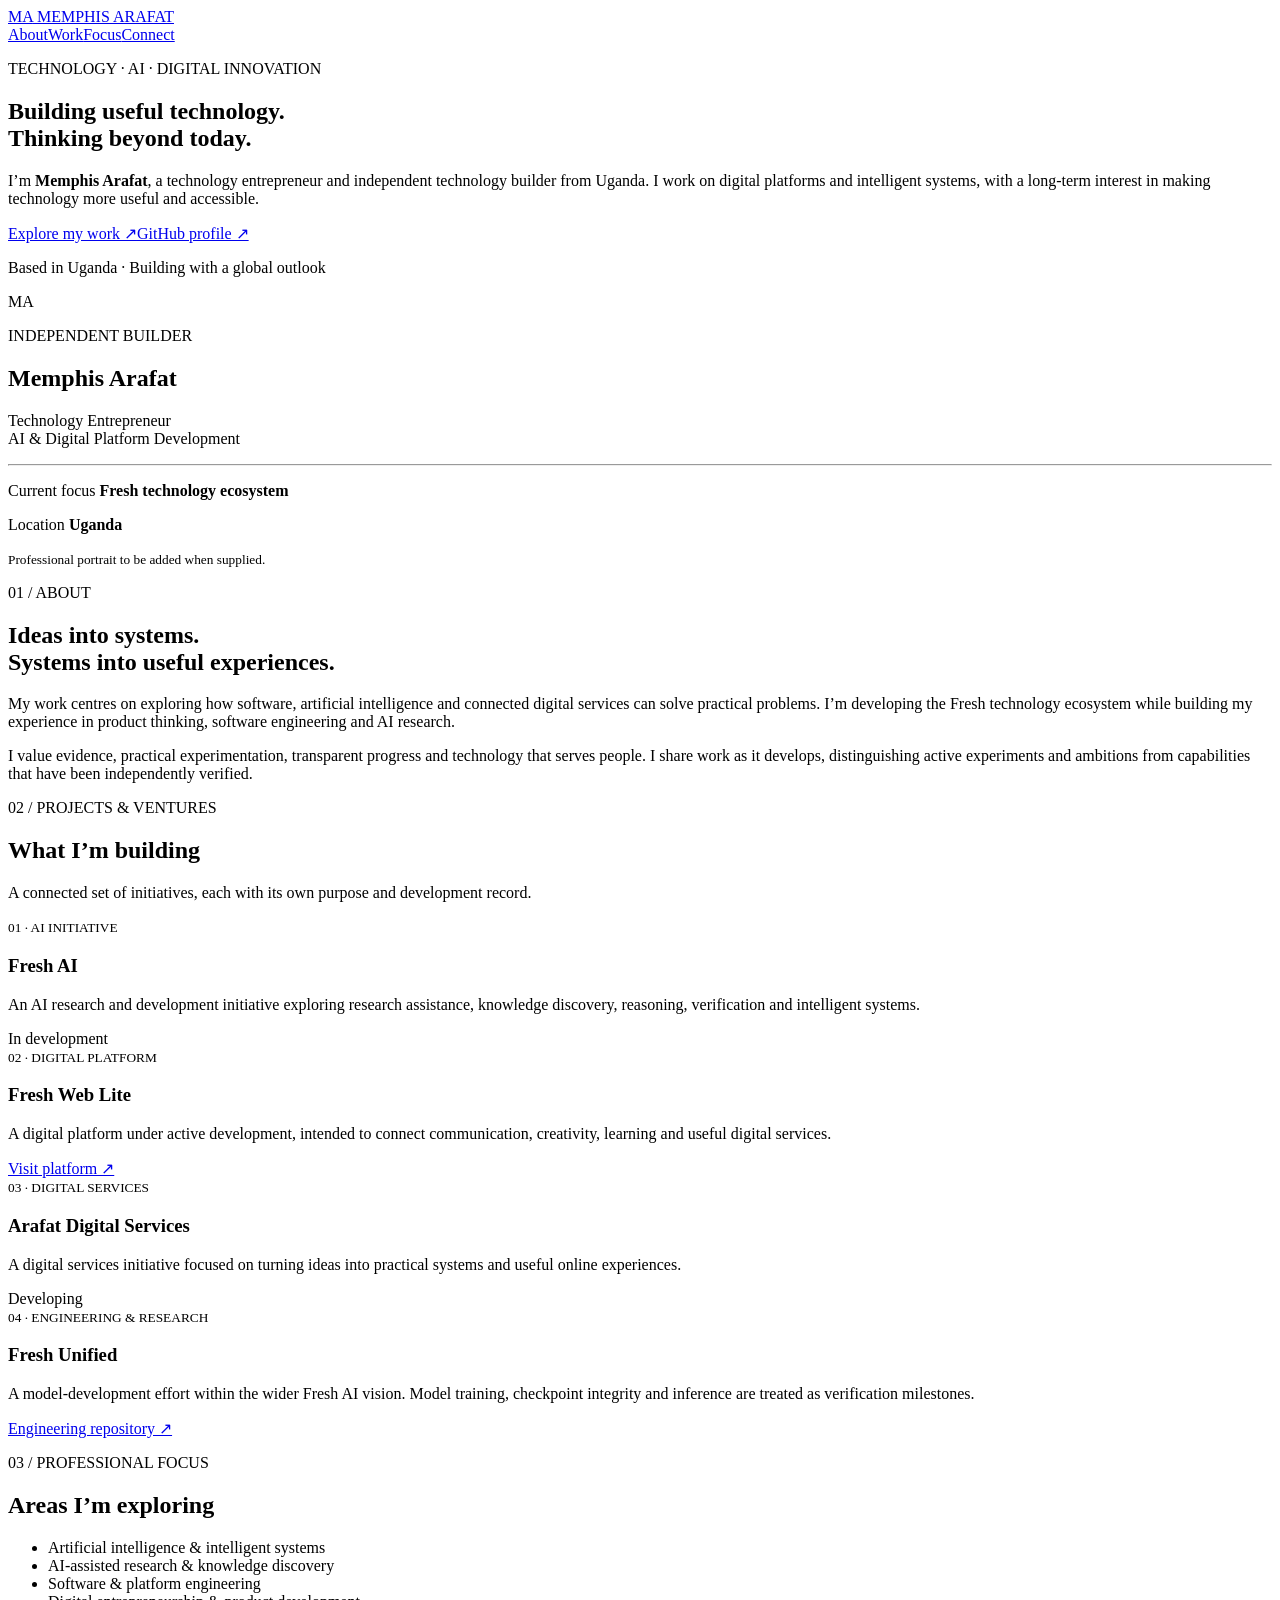
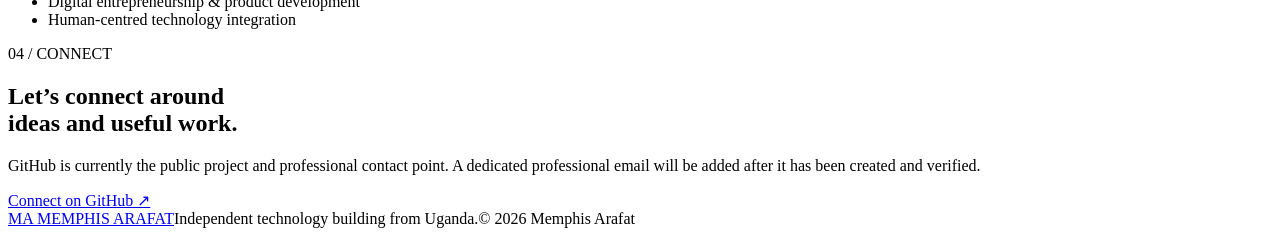
==== index.html @ eed3b11d "Create Memphis Arafat professional homepage" ====
<!doctype html>
<html lang="en">
<head>
<meta charset="utf-8">
<meta name="viewport" content="width=device-width, initial-scale=1">
<title>Memphis Arafat | Technology Entrepreneur & AI Builder</title>
<meta name="description" content="Official professional profile of Memphis Arafat, a technology entrepreneur and independent technology builder from Uganda working on Fresh AI, Fresh Web Lite and digital innovation.">
<meta name="author" content="Memphis Arafat">
<meta name="robots" content="index,follow,max-image-preview:large">
<link rel="canonical" href="https://kanarafat54-boop.github.io/">
<link rel="stylesheet" href="assets/site.css">
<script type="application/ld+json">
{
 "@context":"https://schema.org",
 "@type":"Person",
 "name":"Memphis Arafat",
 "url":"https://kanarafat54-boop.github.io/",
 "nationality":{"@type":"Country","name":"Uganda"},
 "jobTitle":["Technology Entrepreneur","Independent Technology Builder"],
 "description":"Technology entrepreneur and independent technology builder focused on digital platforms, artificial intelligence research and accessible technology.",
 "knowsAbout":["Artificial intelligence","AI-assisted research","Knowledge discovery","Software engineering","Digital entrepreneurship","Intelligent systems"],
 "sameAs":["https://github.com/kanarafat54-boop"]
}
</script>
<meta property="og:type" content="website">
<meta property="og:title" content="Memphis Arafat | Technology Entrepreneur & AI Builder">
<meta property="og:description" content="Official professional profile, projects and technology work of Memphis Arafat.">
<meta property="og:url" content="https://kanarafat54-boop.github.io/">
</head>
<body>
<header class="header"><a class="brand" href="#home"><span class="mark">MA</span> MEMPHIS ARAFAT</a><nav><a href="#about">About</a><a href="#work">Work</a><a href="#focus">Focus</a><a href="#contact">Connect</a></nav></header>
<main>
<section class="hero wrap" id="home">
<div><p class="eyebrow">TECHNOLOGY · AI · DIGITAL INNOVATION</p><h1>Building useful technology.<br><span>Thinking beyond today.</span></h1><p class="intro">I’m <strong>Memphis Arafat</strong>, a technology entrepreneur and independent technology builder from Uganda. I work on digital platforms and intelligent systems, with a long-term interest in making technology more useful and accessible.</p><div class="actions"><a class="button primary" href="#work">Explore my work ↗</a><a class="button secondary" href="https://github.com/kanarafat54-boop" target="_blank" rel="noopener">GitHub profile ↗</a></div><p class="location">Based in Uganda · Building with a global outlook</p></div>
<aside class="profile"><div class="portrait">MA</div><p class="eyebrow">INDEPENDENT BUILDER</p><h2>Memphis Arafat</h2><p class="muted">Technology Entrepreneur<br>AI & Digital Platform Development</p><hr><p class="meta">Current focus <b>Fresh technology ecosystem</b></p><p class="meta">Location <b>Uganda</b></p><small>Professional portrait to be added when supplied.</small></aside>
</section>
<section class="wrap about" id="about"><div><p class="eyebrow">01 / ABOUT</p><h2>Ideas into systems.<br><span>Systems into useful experiences.</span></h2></div><div class="copy"><p>My work centres on exploring how software, artificial intelligence and connected digital services can solve practical problems. I’m developing the Fresh technology ecosystem while building my experience in product thinking, software engineering and AI research.</p><p>I value evidence, practical experimentation, transparent progress and technology that serves people. I share work as it develops, distinguishing active experiments and ambitions from capabilities that have been independently verified.</p></div></section>
<section class="work" id="work"><div class="wrap"><p class="eyebrow">02 / PROJECTS & VENTURES</p><h2>What I’m building</h2><p class="muted">A connected set of initiatives, each with its own purpose and development record.</p><div class="grid">
<article><small>01 · AI INITIATIVE</small><h3>Fresh AI</h3><p>An AI research and development initiative exploring research assistance, knowledge discovery, reasoning, verification and intelligent systems.</p><span class="tag">In development</span></article>
<article><small>02 · DIGITAL PLATFORM</small><h3>Fresh Web Lite</h3><p>A digital platform under active development, intended to connect communication, creativity, learning and useful digital services.</p><a href="https://fresh-web-lite.vercel.app/">Visit platform ↗</a></article>
<article><small>03 · DIGITAL SERVICES</small><h3>Arafat Digital Services</h3><p>A digital services initiative focused on turning ideas into practical systems and useful online experiences.</p><span class="tag">Developing</span></article>
<article><small>04 · ENGINEERING & RESEARCH</small><h3>Fresh Unified</h3><p>A model-development effort within the wider Fresh AI vision. Model training, checkpoint integrity and inference are treated as verification milestones.</p><a href="https://github.com/kanarafat54-boop/fresh-web-lite">Engineering repository ↗</a></article>
</div></div></section>
<section class="wrap focus" id="focus"><p class="eyebrow">03 / PROFESSIONAL FOCUS</p><h2>Areas I’m exploring</h2><ul><li>Artificial intelligence & intelligent systems</li><li>AI-assisted research & knowledge discovery</li><li>Software & platform engineering</li><li>Digital entrepreneurship & product development</li><li>Human-centred technology integration</li></ul></section>
<section class="contact" id="contact"><div class="wrap contact-inner"><div><p class="eyebrow">04 / CONNECT</p><h2>Let’s connect around<br><span>ideas and useful work.</span></h2><p class="muted">GitHub is currently the public project and professional contact point. A dedicated professional email will be added after it has been created and verified.</p></div><a class="button primary" href="https://github.com/kanarafat54-boop" target="_blank" rel="noopener">Connect on GitHub ↗</a></div></section>
</main>
<footer class="wrap footer"><a class="brand" href="#home"><span class="mark">MA</span> MEMPHIS ARAFAT</a><span>Independent technology building from Uganda.</span><span>© <span id="year">2026</span> Memphis Arafat</span></footer>
<script>document.getElementById("year").textContent=new Date().getFullYear()</script>
</body></html>
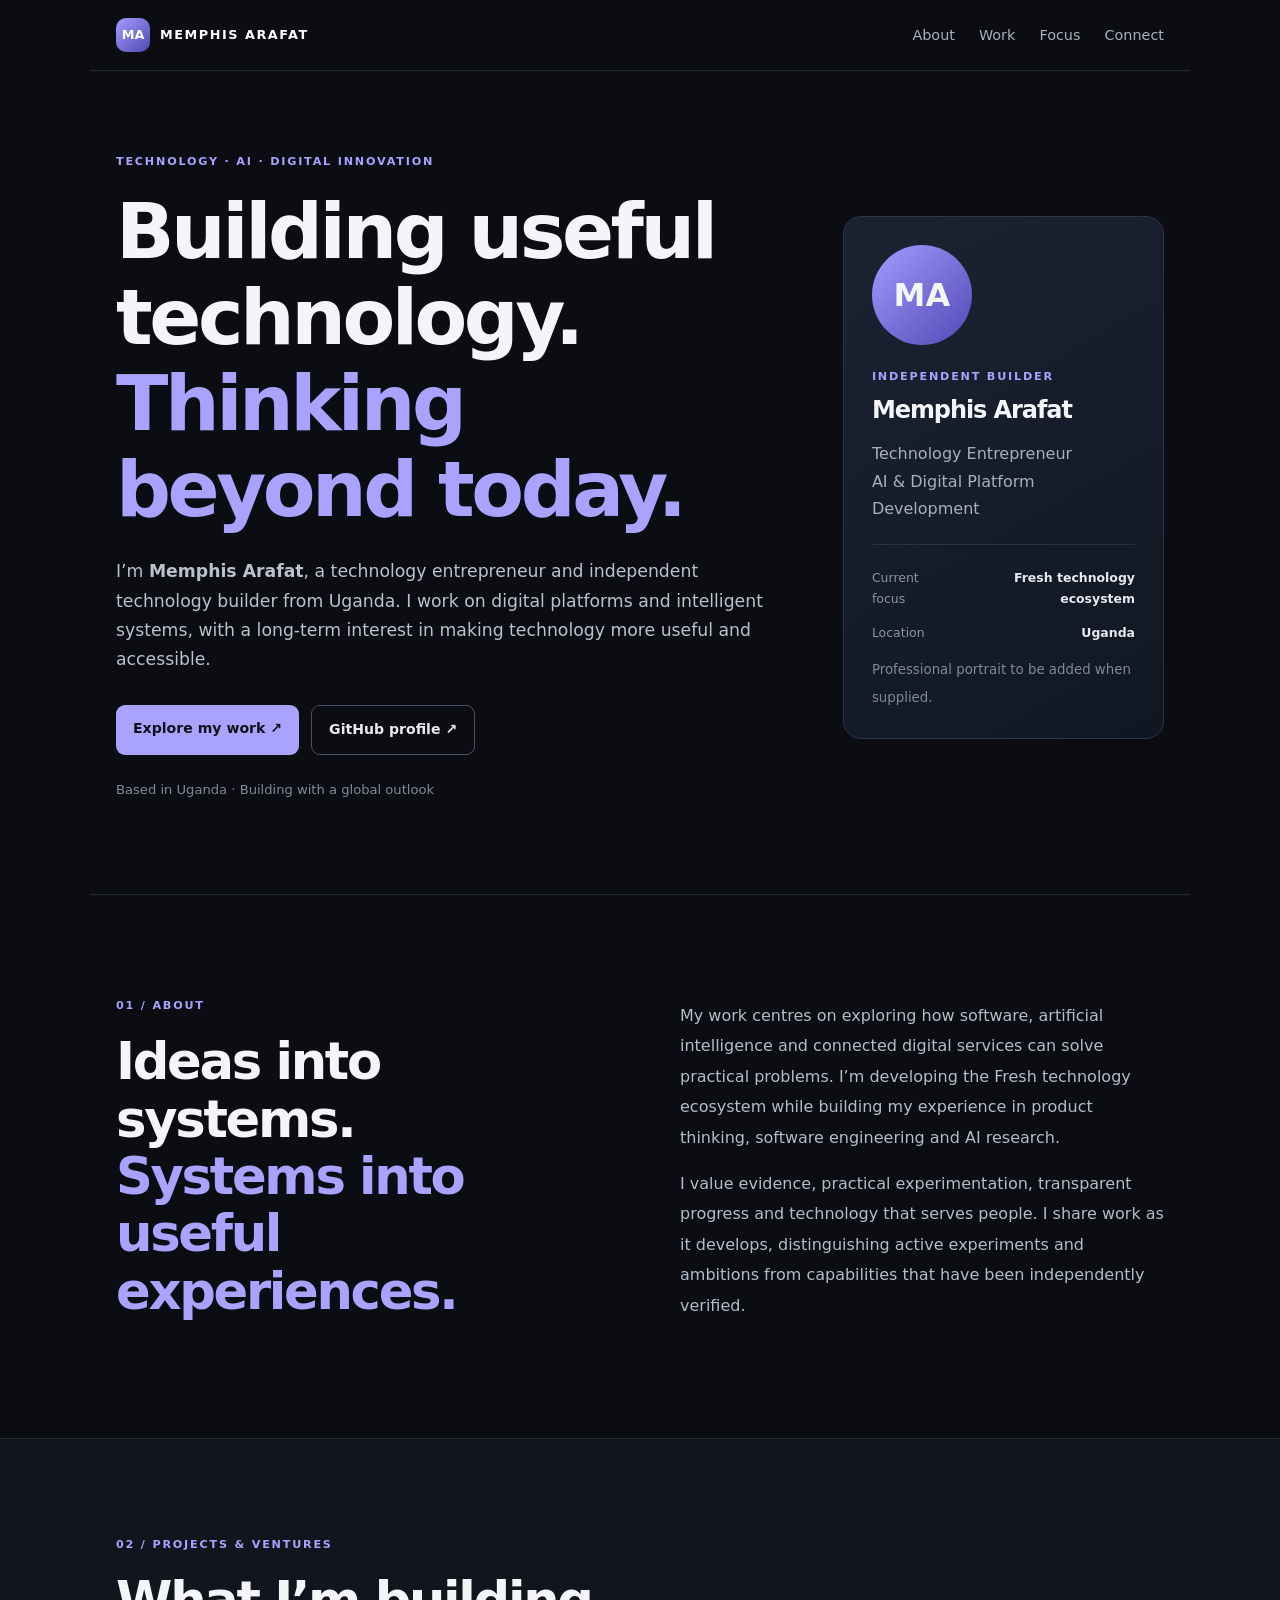
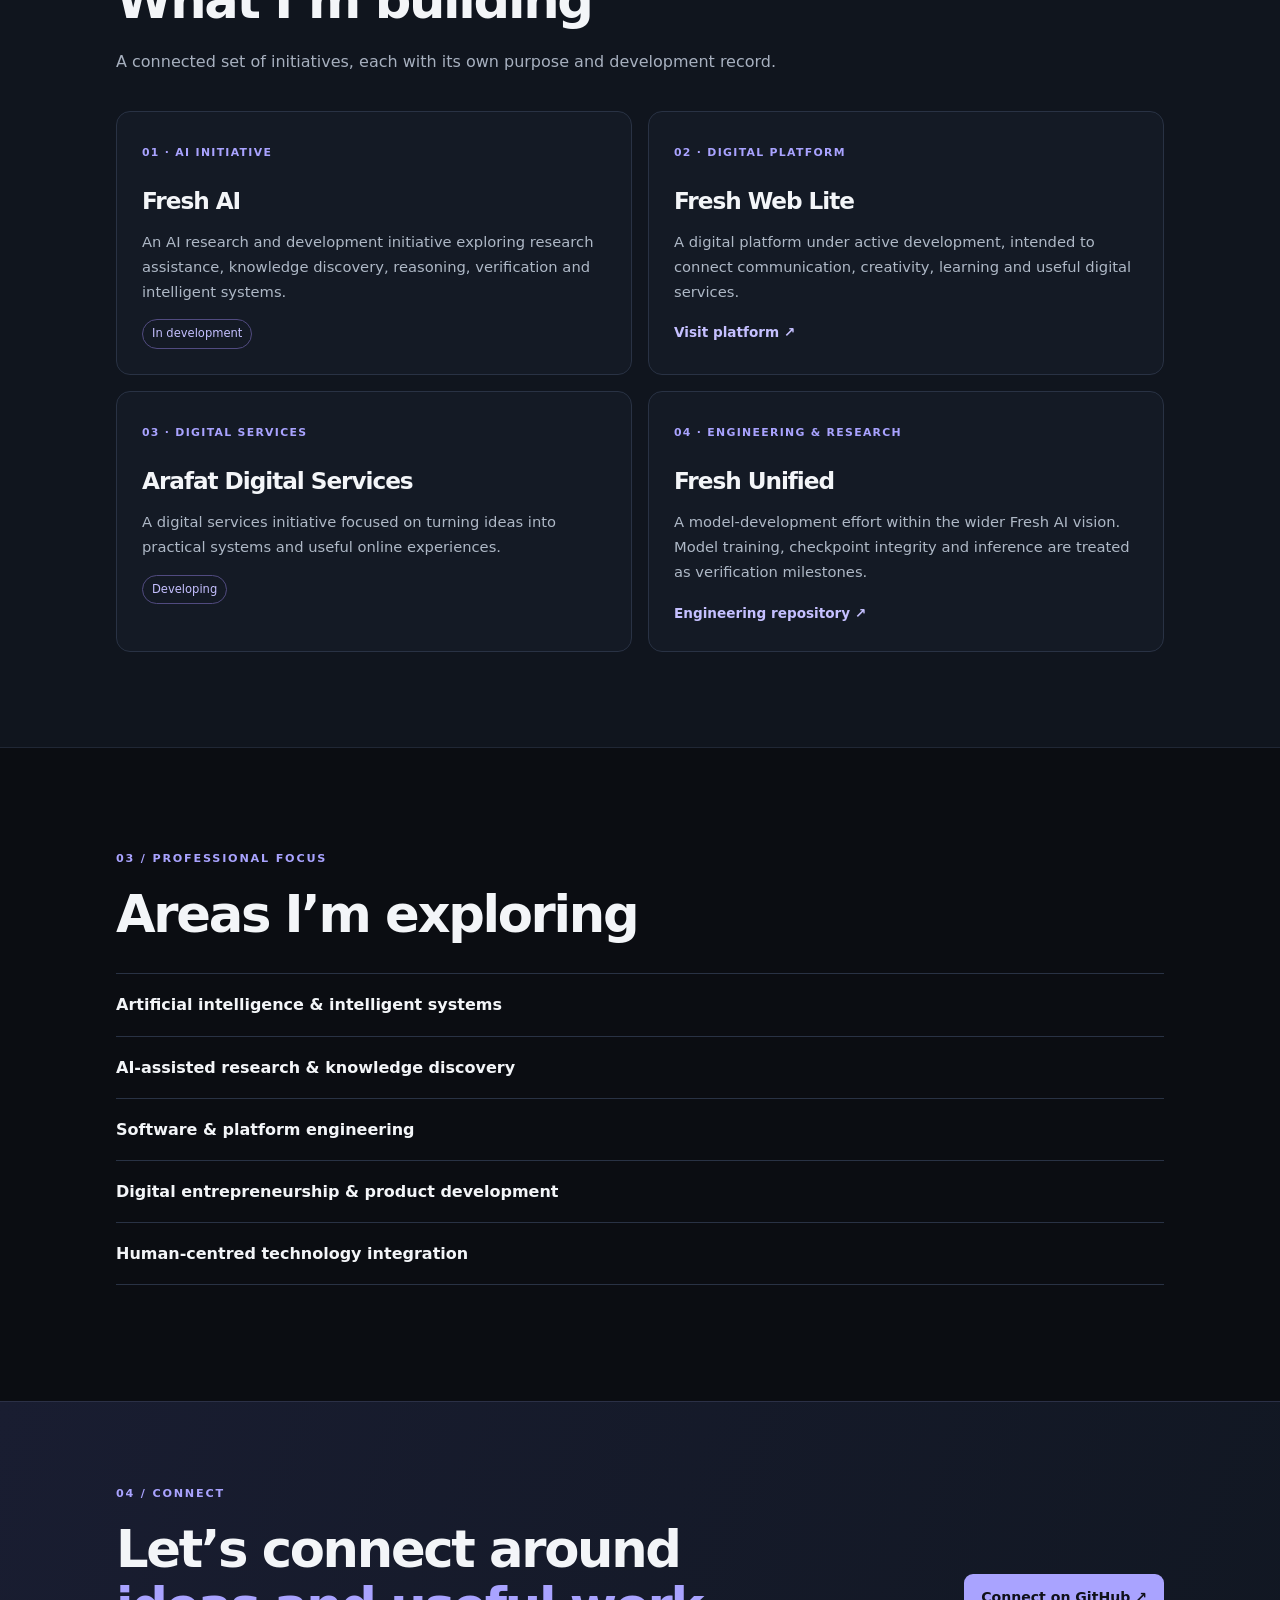
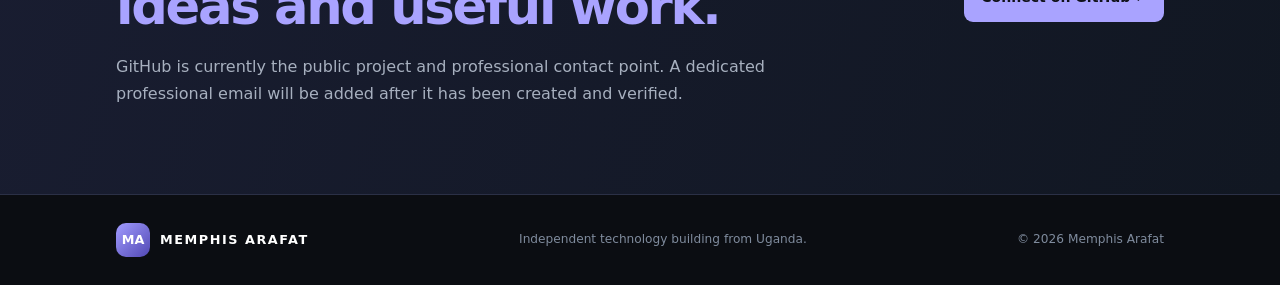
==== commit 011b74e2: "Add tawk.to live chat to Memphis Arafat portfolio" ====
--- a/index.html
+++ b/index.html
@@ -46,4 +46,17 @@
 </main>
 <footer class="wrap footer"><a class="brand" href="#home"><span class="mark">MA</span> MEMPHIS ARAFAT</a><span>Independent technology building from Uganda.</span><span>© <span id="year">2026</span> Memphis Arafat</span></footer>
 <script>document.getElementById("year").textContent=new Date().getFullYear()</script>
+<!--Start of Tawk.to Script-->
+<script type="text/javascript">
+var Tawk_API=Tawk_API||{}, Tawk_LoadStart=new Date();
+(function(){
+var s1=document.createElement("script"),s0=document.getElementsByTagName("script")[0];
+s1.async=true;
+s1.src='https://embed.tawk.to/6b01617271a0543cbe20bb70/1k7um9aqk';
+s1.charset='UTF-8';
+s1.setAttribute('crossorigin','*');
+s0.parentNode.insertBefore(s1,s0);
+})();
+</script>
+<!--End of Tawk.to Script-->
 </body></html>
--- a/assets/site.css
+++ b/assets/site.css
@@ -0,0 +1 @@
+:root{color-scheme:dark;--bg:#0b0d12;--panel:#141a25;--text:#f3f5f8;--muted:#a7b0bf;--line:#293244;--accent:#a9a3ff}*{box-sizing:border-box}html{scroll-behavior:smooth}body{margin:0;background:var(--bg);color:var(--text);font:16px/1.7 system-ui,-apple-system,Segoe UI,sans-serif}.wrap{max-width:1100px;margin:auto;padding-left:26px;padding-right:26px}.header{max-width:1100px;margin:auto;padding:18px 26px;display:flex;align-items:center;justify-content:space-between;border-bottom:1px solid #202735}.brand{text-decoration:none;color:#fff;font-size:.8rem;font-weight:800;letter-spacing:.12em;display:flex;gap:10px;align-items:center}.mark{display:grid;place-items:center;width:34px;height:34px;border-radius:10px;background:linear-gradient(135deg,#a29cff,#5148b4);letter-spacing:0}nav{display:flex;gap:24px}nav a{color:var(--muted);text-decoration:none;font-size:.9rem}nav a:hover,a:hover{color:#fff}.hero{min-height:610px;display:grid;grid-template-columns:1.35fr .65fr;align-items:center;gap:60px;padding-top:70px;padding-bottom:80px}.eyebrow{font-size:.7rem;font-weight:800;letter-spacing:.16em;color:var(--accent)}h1,h2,h3{line-height:1.12;letter-spacing:-.045em}h1{font-size:clamp(2.7rem,6vw,5rem);margin:18px 0 24px}h1 span,h2 span{color:var(--accent)}.intro{max-width:660px;color:#b9c2cf;font-size:1.08rem}.actions{display:flex;flex-wrap:wrap;gap:12px;margin-top:30px}.button{display:inline-block;padding:12px 17px;border-radius:9px;text-decoration:none;font-weight:700;font-size:.88rem}.primary{background:#a9a3ff;color:#10111a}.secondary{border:1px solid #485268;color:#e8eaf0}.location{color:#7f8b9d;font-size:.82rem;margin-top:24px}.profile{padding:28px;background:linear-gradient(150deg,#1b2231,#111722);border:1px solid #2b3548;border-radius:18px}.portrait{width:100px;height:100px;border-radius:50%;display:grid;place-items:center;background:linear-gradient(135deg,#a29cff,#5148b4);font-size:2rem;font-weight:800;margin-bottom:22px}.profile h2{margin:8px 0}.muted{color:var(--muted)}hr{border:0;border-top:1px solid var(--line);margin:22px 0}.meta{display:flex;justify-content:space-between;gap:12px;font-size:.78rem;color:#8995a7}.meta b{text-align:right;color:#e7eaf0}.profile small{color:#7e8a9c}.about{padding-top:90px;padding-bottom:100px;border-top:1px solid #202735;display:grid;grid-template-columns:1fr 1fr;gap:80px}.about h2,.work h2,.focus h2,.contact h2{font-size:clamp(2rem,4vw,3.2rem);margin:18px 0}.copy{color:#b2bdcb;line-height:1.9}.work{padding:85px 0 95px;background:#10151e;border-block:1px solid #202735}.grid{display:grid;grid-template-columns:repeat(2,1fr);gap:16px;margin-top:36px}.grid article{background:var(--panel);border:1px solid #293244;border-radius:14px;padding:25px;min-height:235px}.grid small{color:var(--accent);font-size:.68rem;font-weight:800;letter-spacing:.12em}.grid h3{font-size:1.45rem;margin:24px 0 10px}.grid p{color:#aeb8c6;font-size:.92rem}.grid a{color:#c5c0ff;text-decoration:none;font-weight:700;font-size:.85rem}.tag{display:inline-block;color:#c5c0ff;border:1px solid #514b80;border-radius:30px;padding:4px 9px;font-size:.72rem}.focus{padding-top:90px;padding-bottom:100px}.focus ul{padding:0;list-style:none;border-top:1px solid var(--line);margin-top:30px}.focus li{padding:17px 0;border-bottom:1px solid var(--line);font-weight:600}.contact{padding:70px 0;background:linear-gradient(110deg,#191d31,#111722);border-block:1px solid #2b3046}.contact-inner{display:flex;justify-content:space-between;align-items:center;gap:35px}.contact-inner .muted{max-width:650px}.footer{padding-top:28px;padding-bottom:28px;display:flex;justify-content:space-between;align-items:center;gap:18px;flex-wrap:wrap;color:#7f8b9d;font-size:.76rem}@media(max-width:760px){.header{align-items:flex-start;flex-direction:column;gap:15px}nav{gap:17px;flex-wrap:wrap}.hero{grid-template-columns:1fr;gap:35px;padding-top:60px}.profile{max-width:430px}.about{grid-template-columns:1fr;gap:12px;padding-top:65px;padding-bottom:70px}.grid{grid-template-columns:1fr}.contact-inner{align-items:flex-start;flex-direction:column}.wrap{padding-left:20px;padding-right:20px}}@media(prefers-reduced-motion:reduce){html{scroll-behavior:auto}}
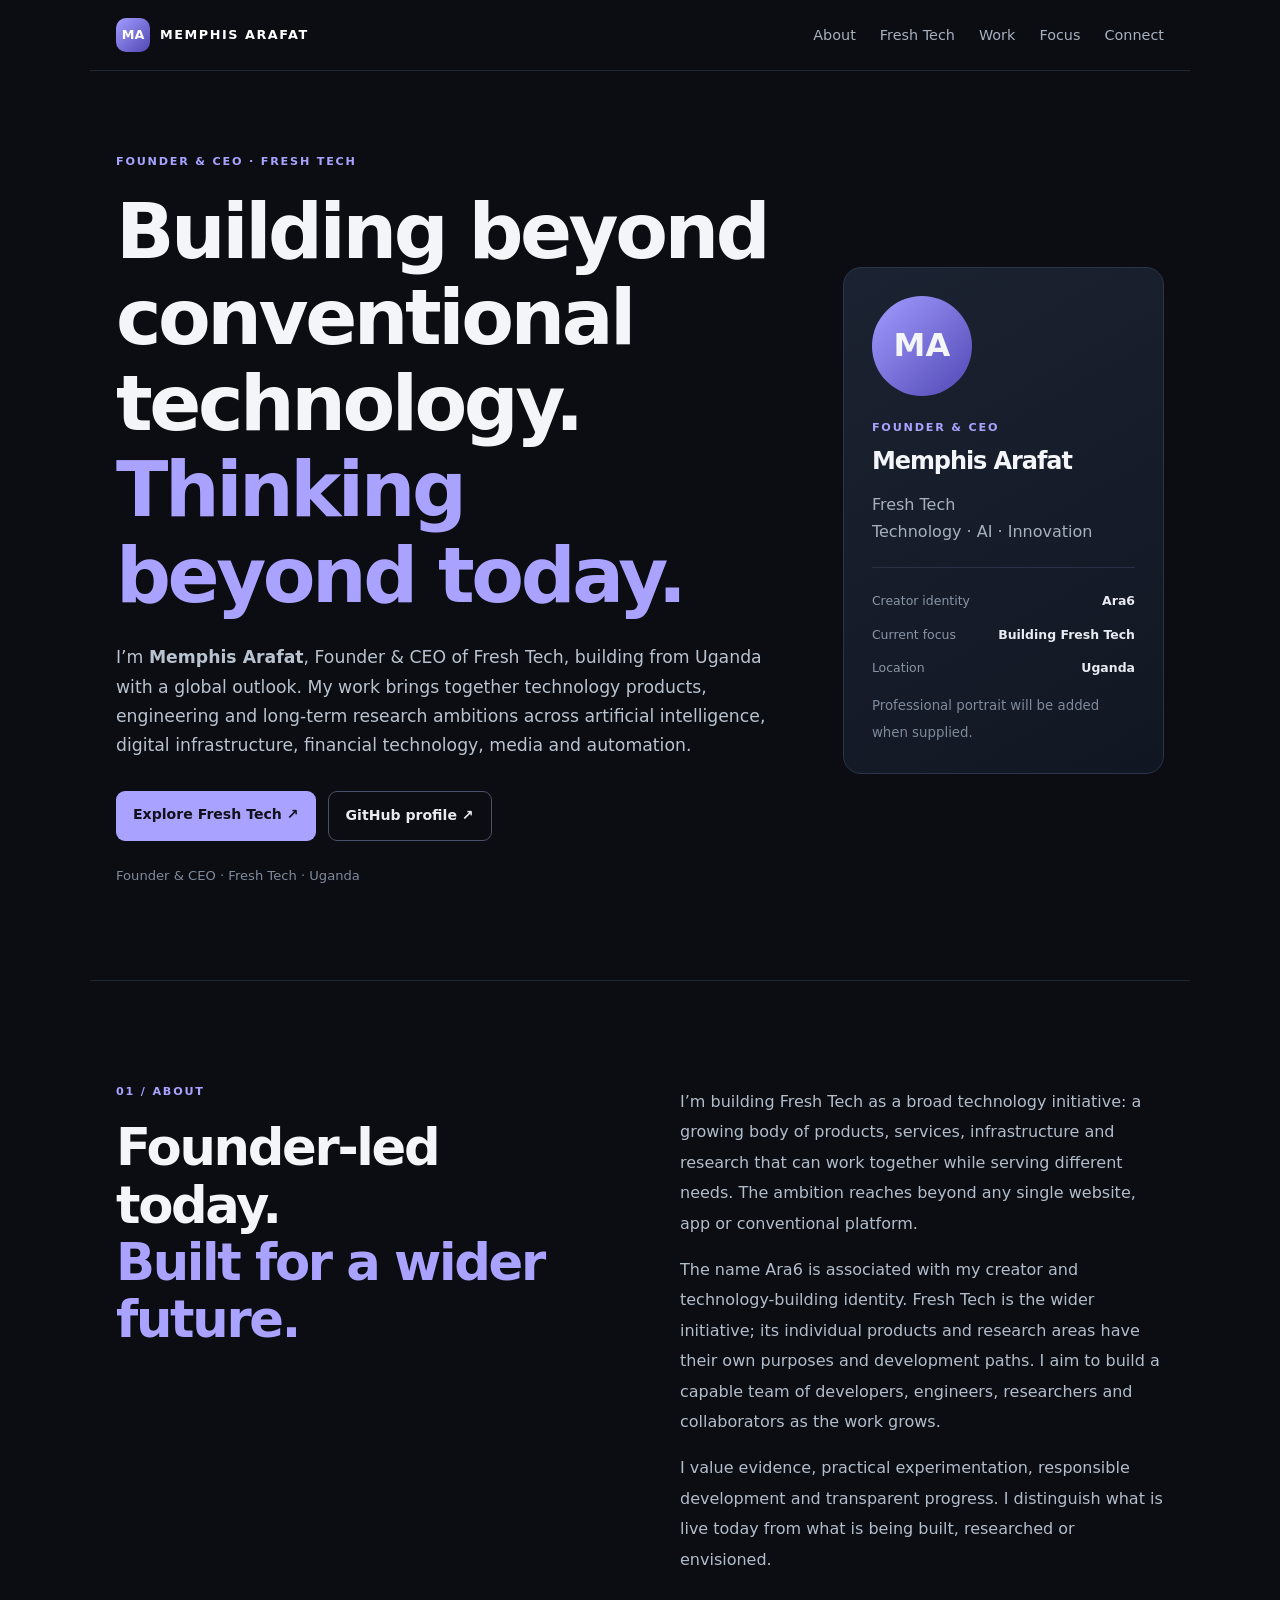
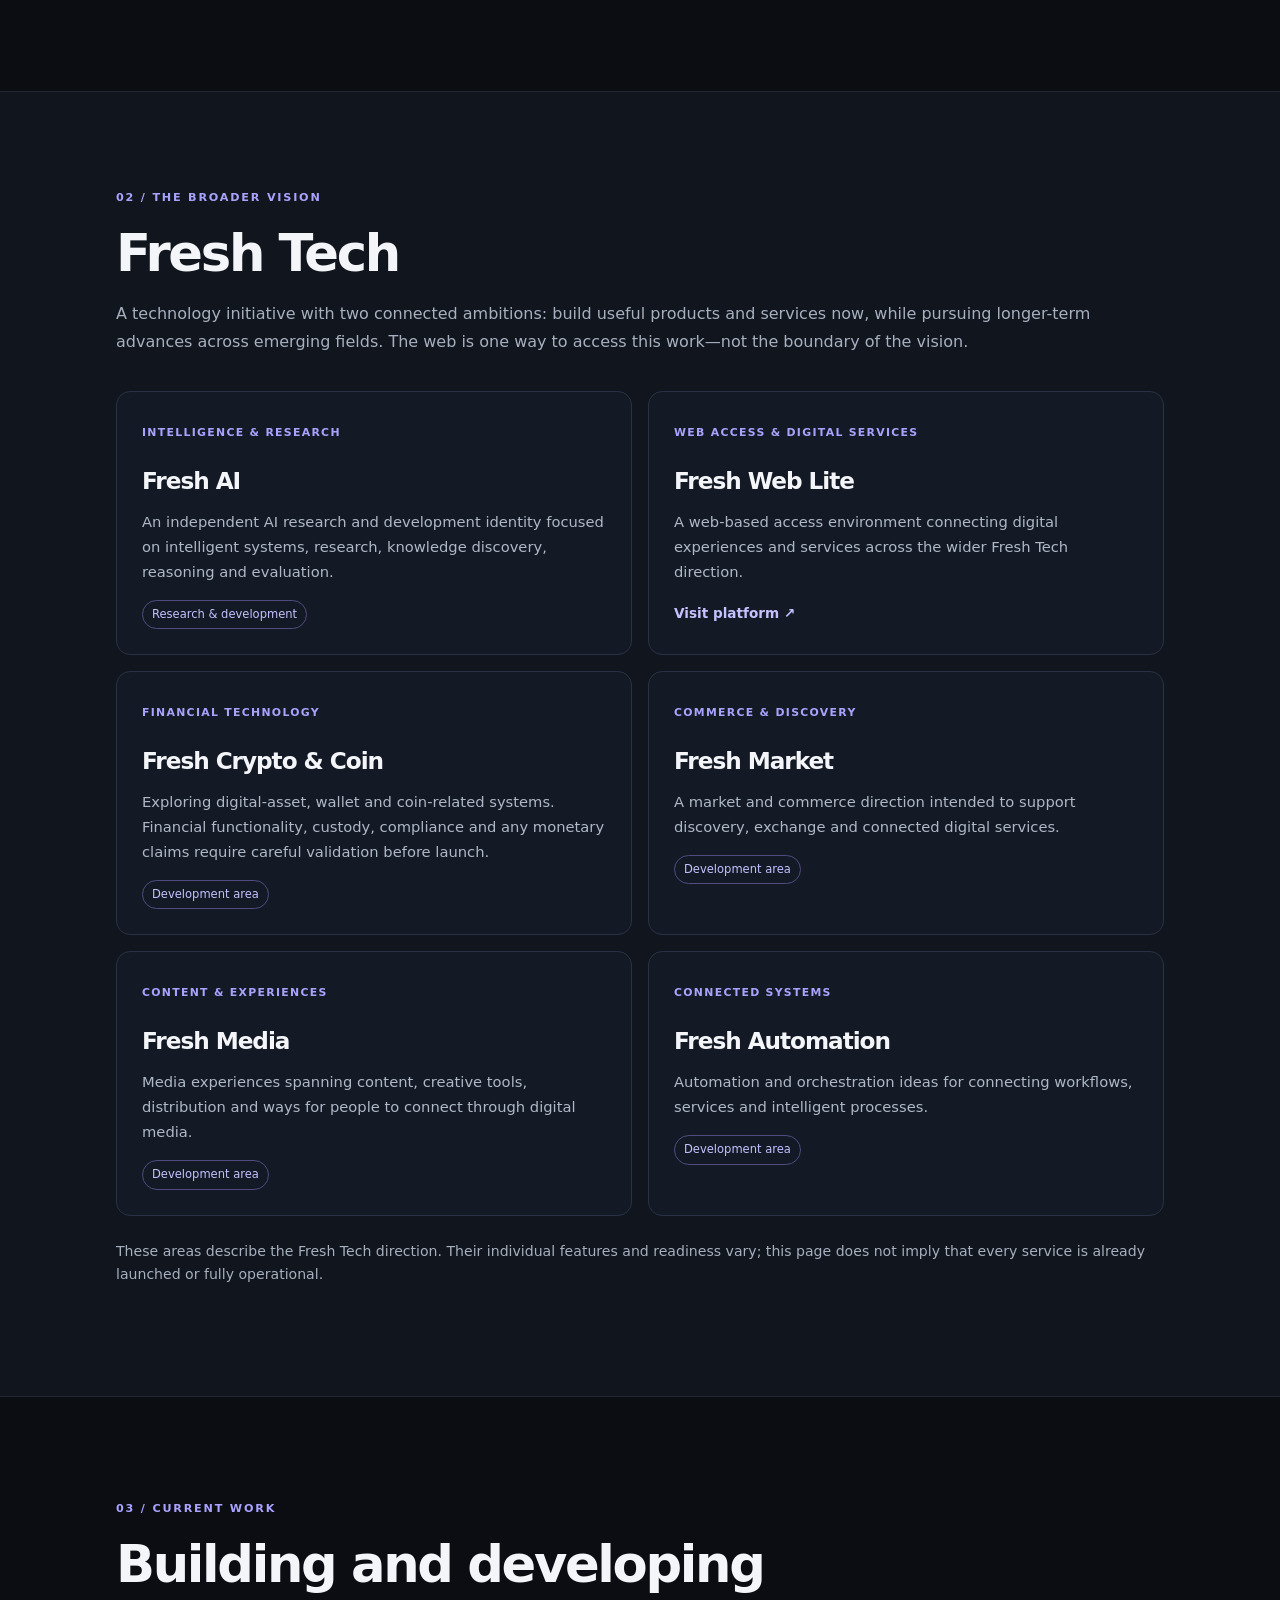
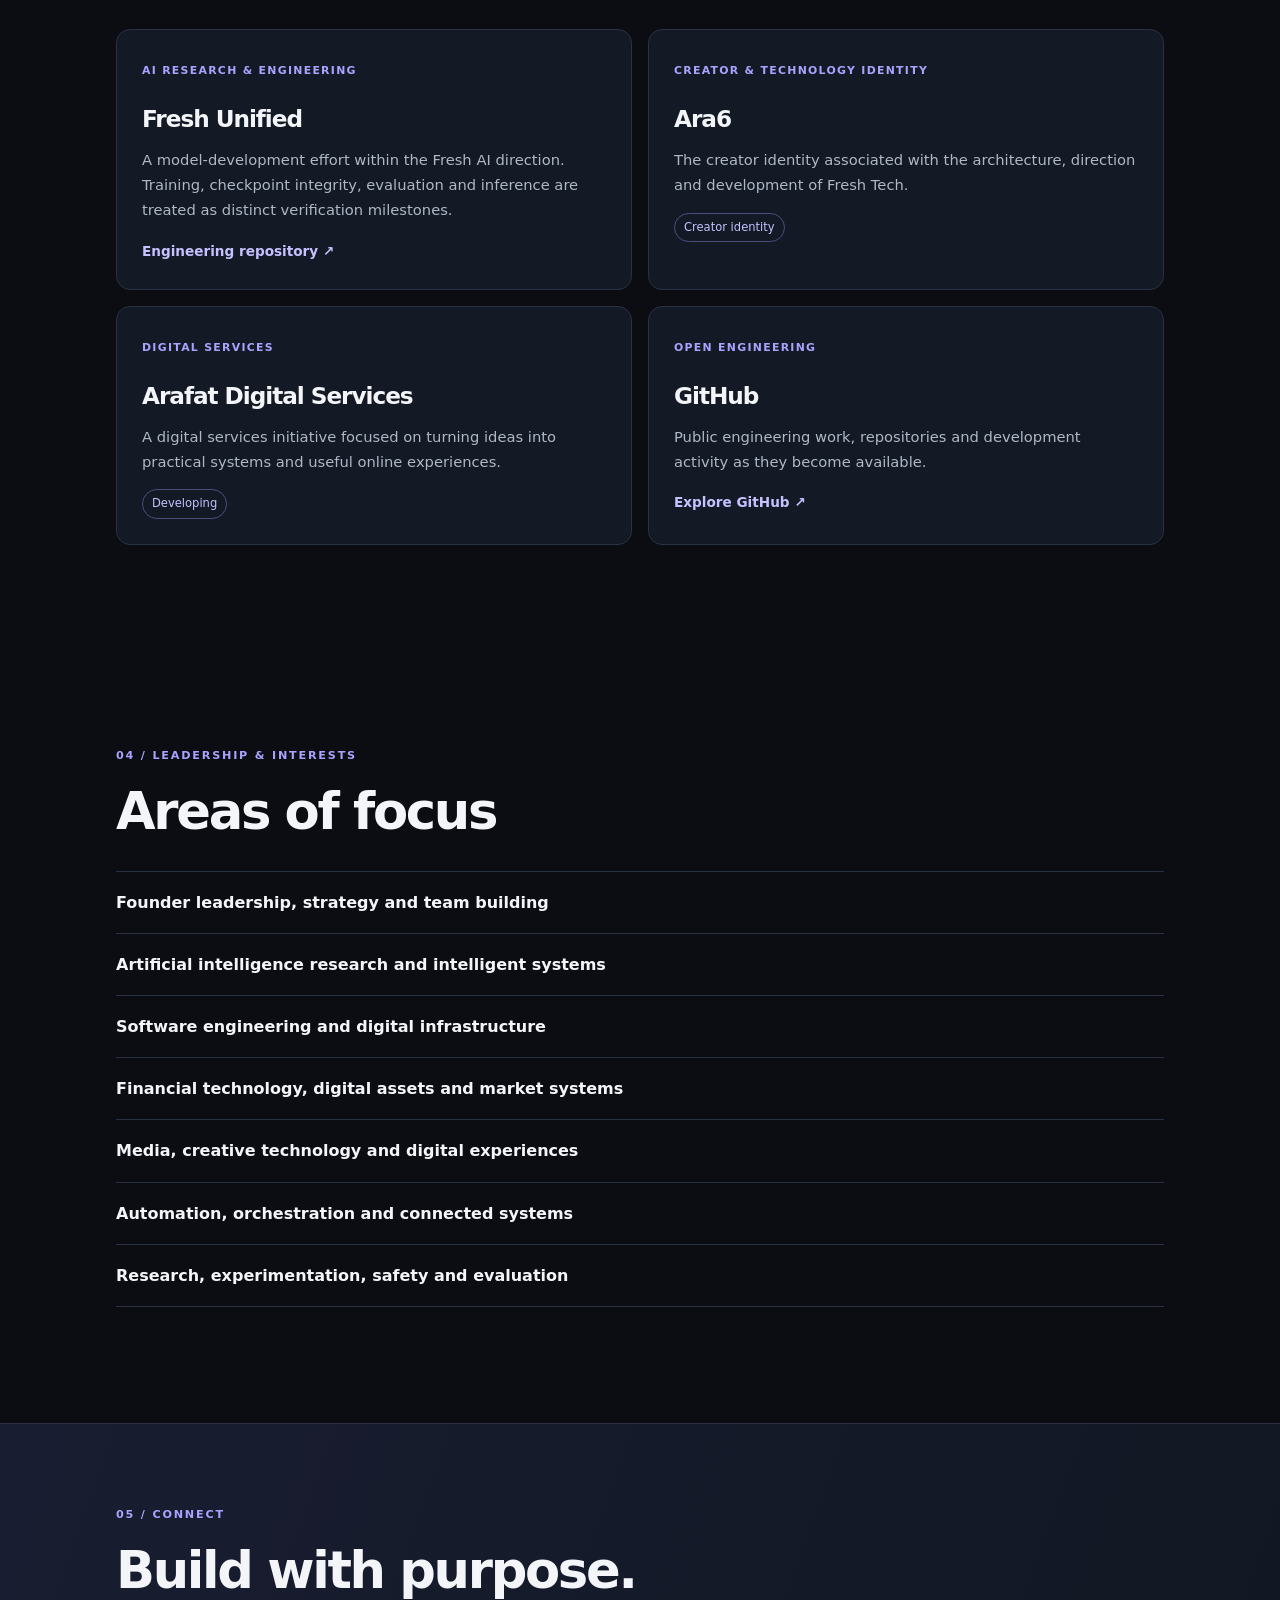
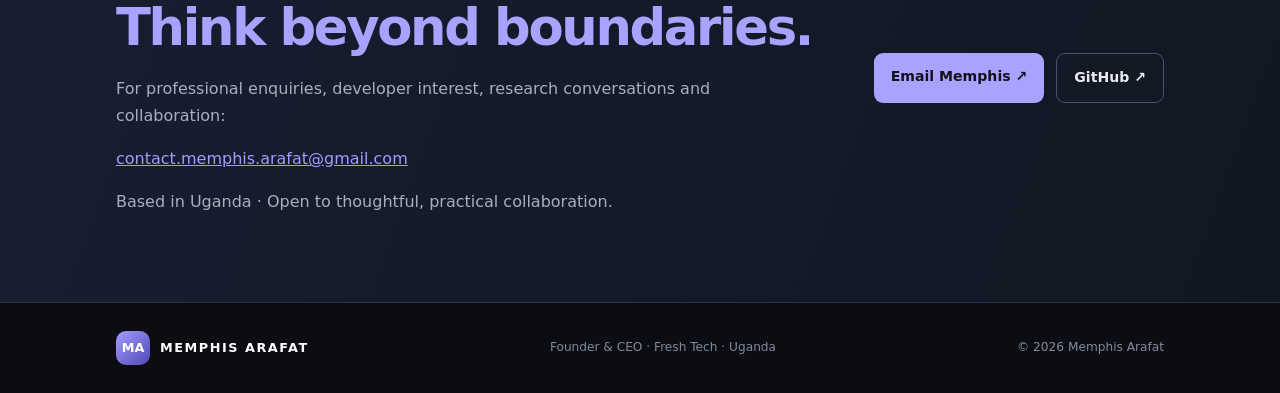
==== commit 4d766a37: "Position Memphis Arafat as Founder & CEO of Fresh Tech" ====
--- a/index.html
+++ b/index.html
@@ -3,8 +3,8 @@
 <head>
 <meta charset="utf-8">
 <meta name="viewport" content="width=device-width, initial-scale=1">
-<title>Memphis Arafat | Technology Entrepreneur & AI Builder</title>
-<meta name="description" content="Official professional profile of Memphis Arafat, a technology entrepreneur and independent technology builder from Uganda working on Fresh AI, Fresh Web Lite and digital innovation.">
+<title>Memphis Arafat | Founder & CEO, Fresh Tech</title>
+<meta name="description" content="Official profile of Memphis Arafat, Founder & CEO of Fresh Tech, building across artificial intelligence, digital infrastructure, financial technology, media and automation from Uganda.">
 <meta name="author" content="Memphis Arafat">
 <meta name="robots" content="index,follow,max-image-preview:large">
 <link rel="canonical" href="https://kanarafat54-boop.github.io/">
@@ -15,36 +15,45 @@
  "@type":"Person",
  "name":"Memphis Arafat",
  "url":"https://kanarafat54-boop.github.io/",
+ "email":"mailto:contact.memphis.arafat@gmail.com",
  "nationality":{"@type":"Country","name":"Uganda"},
- "jobTitle":["Technology Entrepreneur","Independent Technology Builder"],
- "description":"Technology entrepreneur and independent technology builder focused on digital platforms, artificial intelligence research and accessible technology.",
- "knowsAbout":["Artificial intelligence","AI-assisted research","Knowledge discovery","Software engineering","Digital entrepreneurship","Intelligent systems"],
+ "jobTitle":"Founder & CEO",
+ "description":"Founder and CEO building Fresh Tech, a broader technology initiative spanning AI research, digital infrastructure, financial technology, media and automation.",
+ "knowsAbout":["Artificial intelligence","Software engineering","Digital infrastructure","Financial technology","Digital assets","Markets and commerce","Media technology","Automation","Research and innovation"],
  "sameAs":["https://github.com/kanarafat54-boop"]
 }
 </script>
 <meta property="og:type" content="website">
-<meta property="og:title" content="Memphis Arafat | Technology Entrepreneur & AI Builder">
-<meta property="og:description" content="Official professional profile, projects and technology work of Memphis Arafat.">
+<meta property="og:title" content="Memphis Arafat | Founder & CEO, Fresh Tech">
+<meta property="og:description" content="Building a broader technology vision across AI, digital infrastructure, financial technology, media and automation.">
 <meta property="og:url" content="https://kanarafat54-boop.github.io/">
 </head>
 <body>
-<header class="header"><a class="brand" href="#home"><span class="mark">MA</span> MEMPHIS ARAFAT</a><nav><a href="#about">About</a><a href="#work">Work</a><a href="#focus">Focus</a><a href="#contact">Connect</a></nav></header>
+<header class="header"><a class="brand" href="#home"><span class="mark">MA</span> MEMPHIS ARAFAT</a><nav><a href="#about">About</a><a href="#fresh-tech">Fresh Tech</a><a href="#work">Work</a><a href="#focus">Focus</a><a href="#contact">Connect</a></nav></header>
 <main>
 <section class="hero wrap" id="home">
-<div><p class="eyebrow">TECHNOLOGY · AI · DIGITAL INNOVATION</p><h1>Building useful technology.<br><span>Thinking beyond today.</span></h1><p class="intro">I’m <strong>Memphis Arafat</strong>, a technology entrepreneur and independent technology builder from Uganda. I work on digital platforms and intelligent systems, with a long-term interest in making technology more useful and accessible.</p><div class="actions"><a class="button primary" href="#work">Explore my work ↗</a><a class="button secondary" href="https://github.com/kanarafat54-boop" target="_blank" rel="noopener">GitHub profile ↗</a></div><p class="location">Based in Uganda · Building with a global outlook</p></div>
-<aside class="profile"><div class="portrait">MA</div><p class="eyebrow">INDEPENDENT BUILDER</p><h2>Memphis Arafat</h2><p class="muted">Technology Entrepreneur<br>AI & Digital Platform Development</p><hr><p class="meta">Current focus <b>Fresh technology ecosystem</b></p><p class="meta">Location <b>Uganda</b></p><small>Professional portrait to be added when supplied.</small></aside>
+<div><p class="eyebrow">FOUNDER & CEO · FRESH TECH</p><h1>Building beyond conventional technology.<br><span>Thinking beyond today.</span></h1><p class="intro">I’m <strong>Memphis Arafat</strong>, Founder & CEO of Fresh Tech, building from Uganda with a global outlook. My work brings together technology products, engineering and long-term research ambitions across artificial intelligence, digital infrastructure, financial technology, media and automation.</p><div class="actions"><a class="button primary" href="#fresh-tech">Explore Fresh Tech ↗</a><a class="button secondary" href="https://github.com/kanarafat54-boop" target="_blank" rel="noopener">GitHub profile ↗</a></div><p class="location">Founder & CEO · Fresh Tech · Uganda</p></div>
+<aside class="profile"><div class="portrait">MA</div><p class="eyebrow">FOUNDER & CEO</p><h2>Memphis Arafat</h2><p class="muted">Fresh Tech<br>Technology · AI · Innovation</p><hr><p class="meta">Creator identity <b>Ara6</b></p><p class="meta">Current focus <b>Building Fresh Tech</b></p><p class="meta">Location <b>Uganda</b></p><small>Professional portrait will be added when supplied.</small></aside>
 </section>
-<section class="wrap about" id="about"><div><p class="eyebrow">01 / ABOUT</p><h2>Ideas into systems.<br><span>Systems into useful experiences.</span></h2></div><div class="copy"><p>My work centres on exploring how software, artificial intelligence and connected digital services can solve practical problems. I’m developing the Fresh technology ecosystem while building my experience in product thinking, software engineering and AI research.</p><p>I value evidence, practical experimentation, transparent progress and technology that serves people. I share work as it develops, distinguishing active experiments and ambitions from capabilities that have been independently verified.</p></div></section>
-<section class="work" id="work"><div class="wrap"><p class="eyebrow">02 / PROJECTS & VENTURES</p><h2>What I’m building</h2><p class="muted">A connected set of initiatives, each with its own purpose and development record.</p><div class="grid">
-<article><small>01 · AI INITIATIVE</small><h3>Fresh AI</h3><p>An AI research and development initiative exploring research assistance, knowledge discovery, reasoning, verification and intelligent systems.</p><span class="tag">In development</span></article>
-<article><small>02 · DIGITAL PLATFORM</small><h3>Fresh Web Lite</h3><p>A digital platform under active development, intended to connect communication, creativity, learning and useful digital services.</p><a href="https://fresh-web-lite.vercel.app/">Visit platform ↗</a></article>
-<article><small>03 · DIGITAL SERVICES</small><h3>Arafat Digital Services</h3><p>A digital services initiative focused on turning ideas into practical systems and useful online experiences.</p><span class="tag">Developing</span></article>
-<article><small>04 · ENGINEERING & RESEARCH</small><h3>Fresh Unified</h3><p>A model-development effort within the wider Fresh AI vision. Model training, checkpoint integrity and inference are treated as verification milestones.</p><a href="https://github.com/kanarafat54-boop/fresh-web-lite">Engineering repository ↗</a></article>
-</div></div></section>
-<section class="wrap focus" id="focus"><p class="eyebrow">03 / PROFESSIONAL FOCUS</p><h2>Areas I’m exploring</h2><ul><li>Artificial intelligence & intelligent systems</li><li>AI-assisted research & knowledge discovery</li><li>Software & platform engineering</li><li>Digital entrepreneurship & product development</li><li>Human-centred technology integration</li></ul></section>
-<section class="contact" id="contact"><div class="wrap contact-inner"><div><p class="eyebrow">04 / CONNECT</p><h2>Let’s connect around<br><span>ideas and useful work.</span></h2><p class="muted">GitHub is currently the public project and professional contact point. A dedicated professional email will be added after it has been created and verified.</p></div><a class="button primary" href="https://github.com/kanarafat54-boop" target="_blank" rel="noopener">Connect on GitHub ↗</a></div></section>
+<section class="wrap about" id="about"><div><p class="eyebrow">01 / ABOUT</p><h2>Founder-led today.<br><span>Built for a wider future.</span></h2></div><div class="copy"><p>I’m building Fresh Tech as a broad technology initiative: a growing body of products, services, infrastructure and research that can work together while serving different needs. The ambition reaches beyond any single website, app or conventional platform.</p><p>The name Ara6 is associated with my creator and technology-building identity. Fresh Tech is the wider initiative; its individual products and research areas have their own purposes and development paths. I aim to build a capable team of developers, engineers, researchers and collaborators as the work grows.</p><p>I value evidence, practical experimentation, responsible development and transparent progress. I distinguish what is live today from what is being built, researched or envisioned.</p></div></section>
+<section class="work" id="fresh-tech"><div class="wrap"><p class="eyebrow">02 / THE BROADER VISION</p><h2>Fresh Tech</h2><p class="muted">A technology initiative with two connected ambitions: build useful products and services now, while pursuing longer-term advances across emerging fields. The web is one way to access this work—not the boundary of the vision.</p><div class="grid">
+<article><small>INTELLIGENCE & RESEARCH</small><h3>Fresh AI</h3><p>An independent AI research and development identity focused on intelligent systems, research, knowledge discovery, reasoning and evaluation.</p><span class="tag">Research & development</span></article>
+<article><small>WEB ACCESS & DIGITAL SERVICES</small><h3>Fresh Web Lite</h3><p>A web-based access environment connecting digital experiences and services across the wider Fresh Tech direction.</p><a href="https://fresh-web-lite.vercel.app/">Visit platform ↗</a></article>
+<article><small>FINANCIAL TECHNOLOGY</small><h3>Fresh Crypto & Coin</h3><p>Exploring digital-asset, wallet and coin-related systems. Financial functionality, custody, compliance and any monetary claims require careful validation before launch.</p><span class="tag">Development area</span></article>
+<article><small>COMMERCE & DISCOVERY</small><h3>Fresh Market</h3><p>A market and commerce direction intended to support discovery, exchange and connected digital services.</p><span class="tag">Development area</span></article>
+<article><small>CONTENT & EXPERIENCES</small><h3>Fresh Media</h3><p>Media experiences spanning content, creative tools, distribution and ways for people to connect through digital media.</p><span class="tag">Development area</span></article>
+<article><small>CONNECTED SYSTEMS</small><h3>Fresh Automation</h3><p>Automation and orchestration ideas for connecting workflows, services and intelligent processes.</p><span class="tag">Development area</span></article>
+</div><p class="muted" style="margin-top:24px;font-size:.88rem">These areas describe the Fresh Tech direction. Their individual features and readiness vary; this page does not imply that every service is already launched or fully operational.</p></div></section>
+<section class="wrap focus" id="work"><p class="eyebrow">03 / CURRENT WORK</p><h2>Building and developing</h2><div class="grid">
+<article><small>AI RESEARCH & ENGINEERING</small><h3>Fresh Unified</h3><p>A model-development effort within the Fresh AI direction. Training, checkpoint integrity, evaluation and inference are treated as distinct verification milestones.</p><a href="https://github.com/kanarafat54-boop/fresh-web-lite">Engineering repository ↗</a></article>
+<article><small>CREATOR & TECHNOLOGY IDENTITY</small><h3>Ara6</h3><p>The creator identity associated with the architecture, direction and development of Fresh Tech.</p><span class="tag">Creator identity</span></article>
+<article><small>DIGITAL SERVICES</small><h3>Arafat Digital Services</h3><p>A digital services initiative focused on turning ideas into practical systems and useful online experiences.</p><span class="tag">Developing</span></article>
+<article><small>OPEN ENGINEERING</small><h3>GitHub</h3><p>Public engineering work, repositories and development activity as they become available.</p><a href="https://github.com/kanarafat54-boop" target="_blank" rel="noopener">Explore GitHub ↗</a></article>
+</div></section>
+<section class="wrap focus" id="focus"><p class="eyebrow">04 / LEADERSHIP & INTERESTS</p><h2>Areas of focus</h2><ul><li>Founder leadership, strategy and team building</li><li>Artificial intelligence research and intelligent systems</li><li>Software engineering and digital infrastructure</li><li>Financial technology, digital assets and market systems</li><li>Media, creative technology and digital experiences</li><li>Automation, orchestration and connected systems</li><li>Research, experimentation, safety and evaluation</li></ul></section>
+<section class="contact" id="contact"><div class="wrap contact-inner"><div><p class="eyebrow">05 / CONNECT</p><h2>Build with purpose.<br><span>Think beyond boundaries.</span></h2><p class="muted">For professional enquiries, developer interest, research conversations and collaboration:</p><p><a href="mailto:contact.memphis.arafat@gmail.com">contact.memphis.arafat@gmail.com</a></p><p class="muted">Based in Uganda · Open to thoughtful, practical collaboration.</p></div><div class="actions"><a class="button primary" href="mailto:contact.memphis.arafat@gmail.com">Email Memphis ↗</a><a class="button secondary" href="https://github.com/kanarafat54-boop" target="_blank" rel="noopener">GitHub ↗</a></div></div></section>
 </main>
-<footer class="wrap footer"><a class="brand" href="#home"><span class="mark">MA</span> MEMPHIS ARAFAT</a><span>Independent technology building from Uganda.</span><span>© <span id="year">2026</span> Memphis Arafat</span></footer>
+<footer class="wrap footer"><a class="brand" href="#home"><span class="mark">MA</span> MEMPHIS ARAFAT</a><span>Founder & CEO · Fresh Tech · Uganda</span><span>© <span id="year">2026</span> Memphis Arafat</span></footer>
 <script>document.getElementById("year").textContent=new Date().getFullYear()</script>
 <!--Start of Tawk.to Script-->
 <script type="text/javascript">
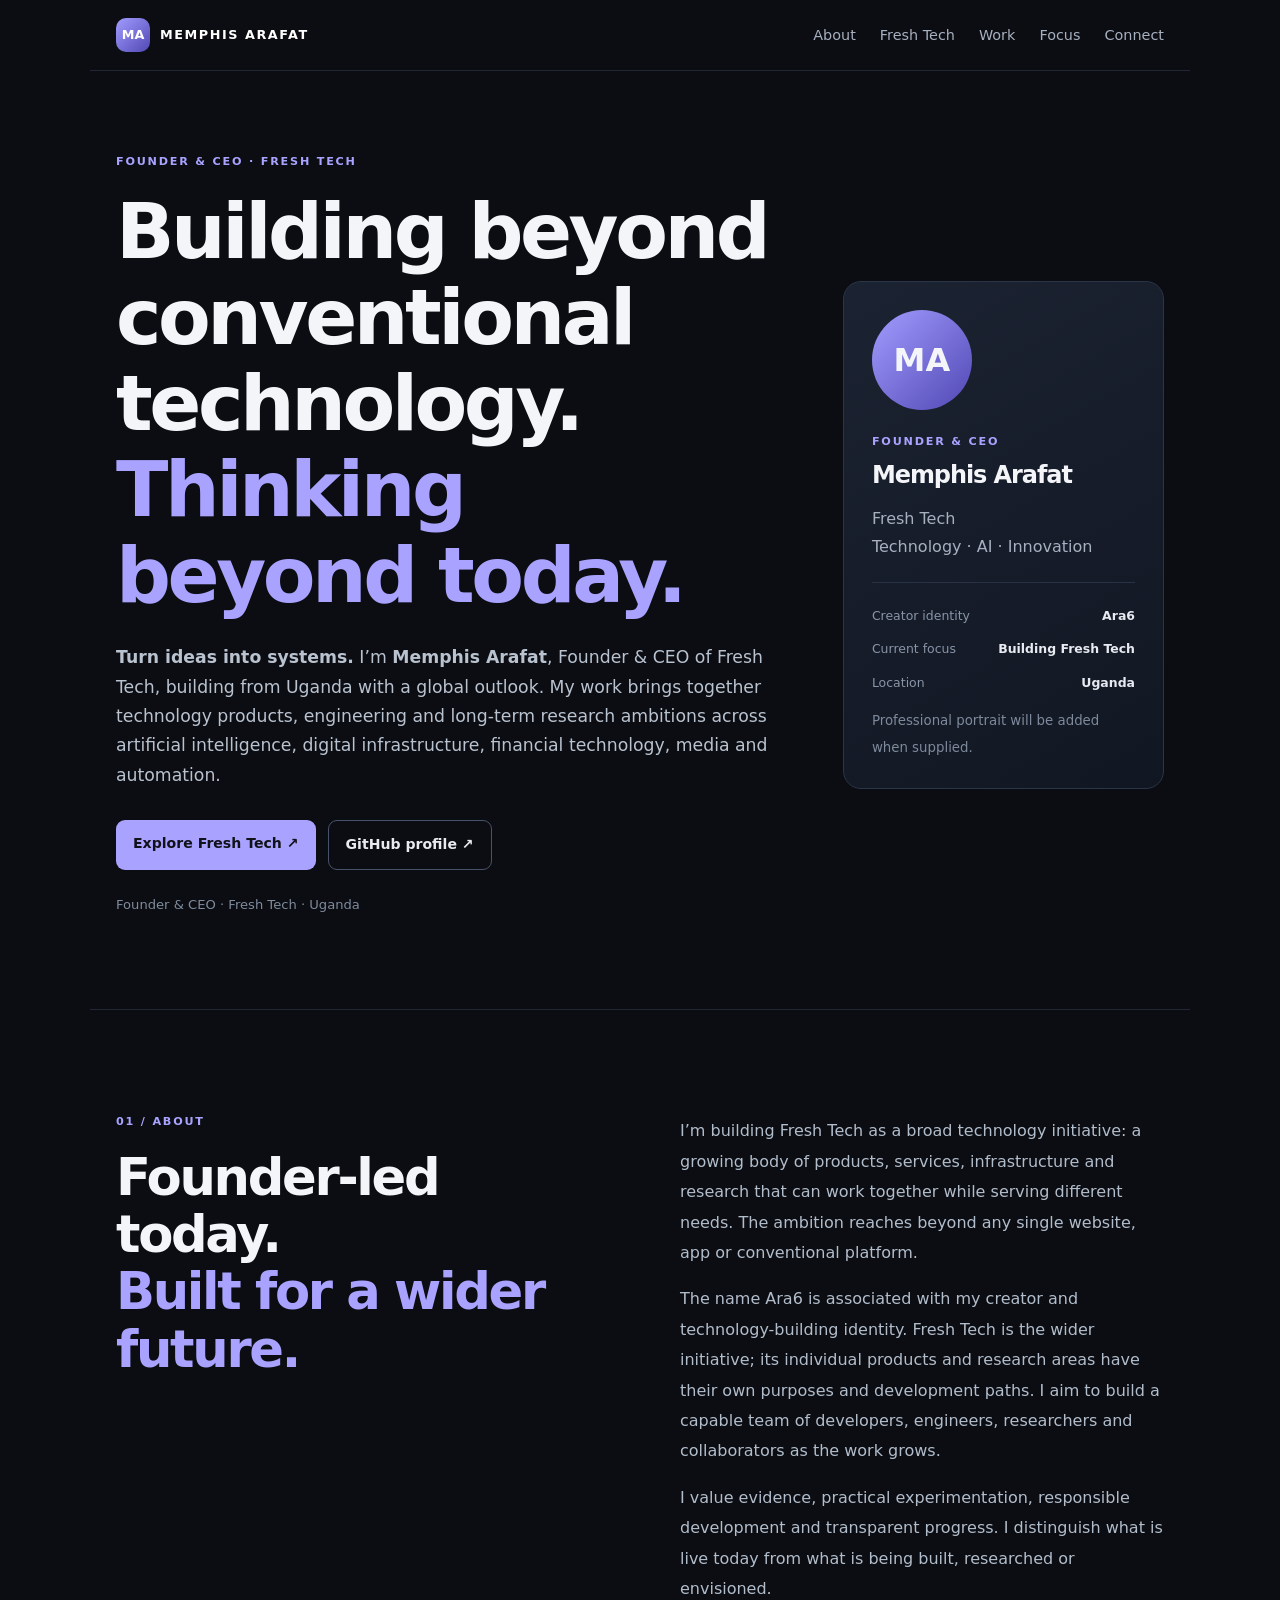
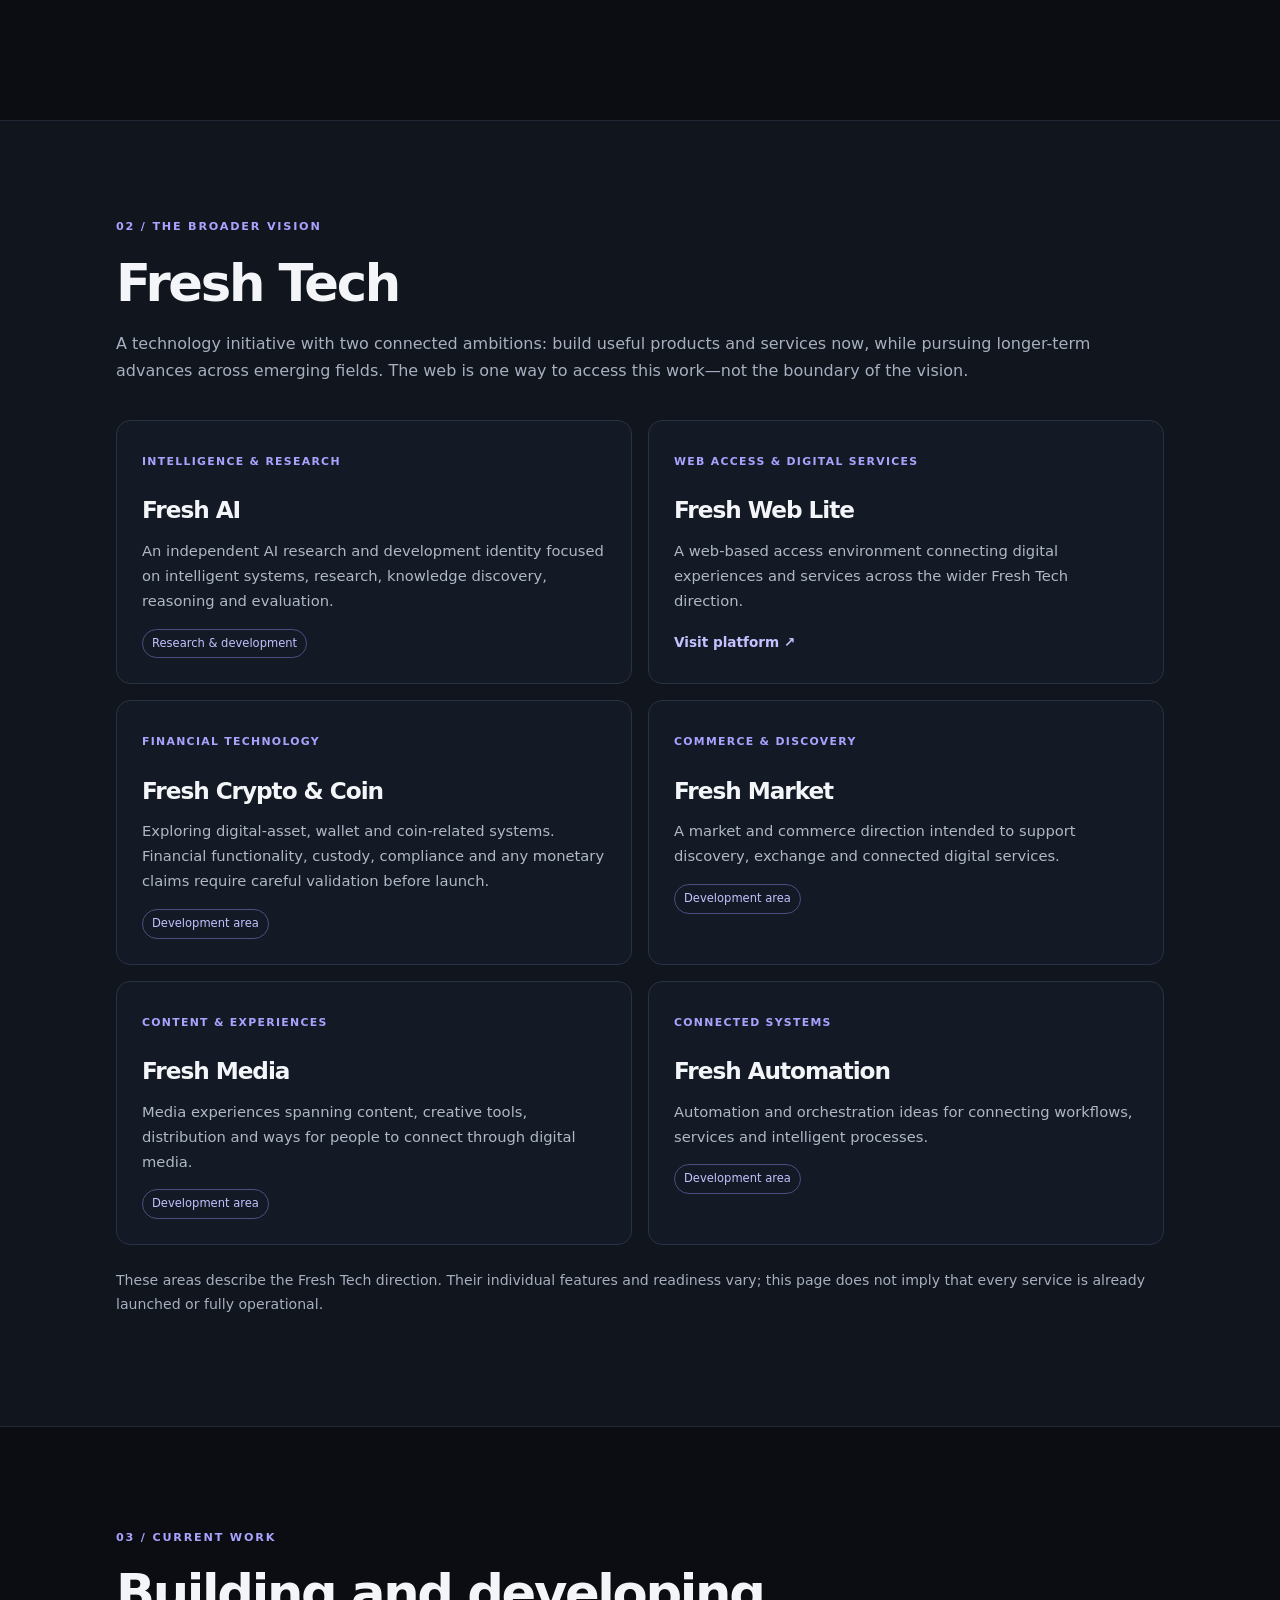
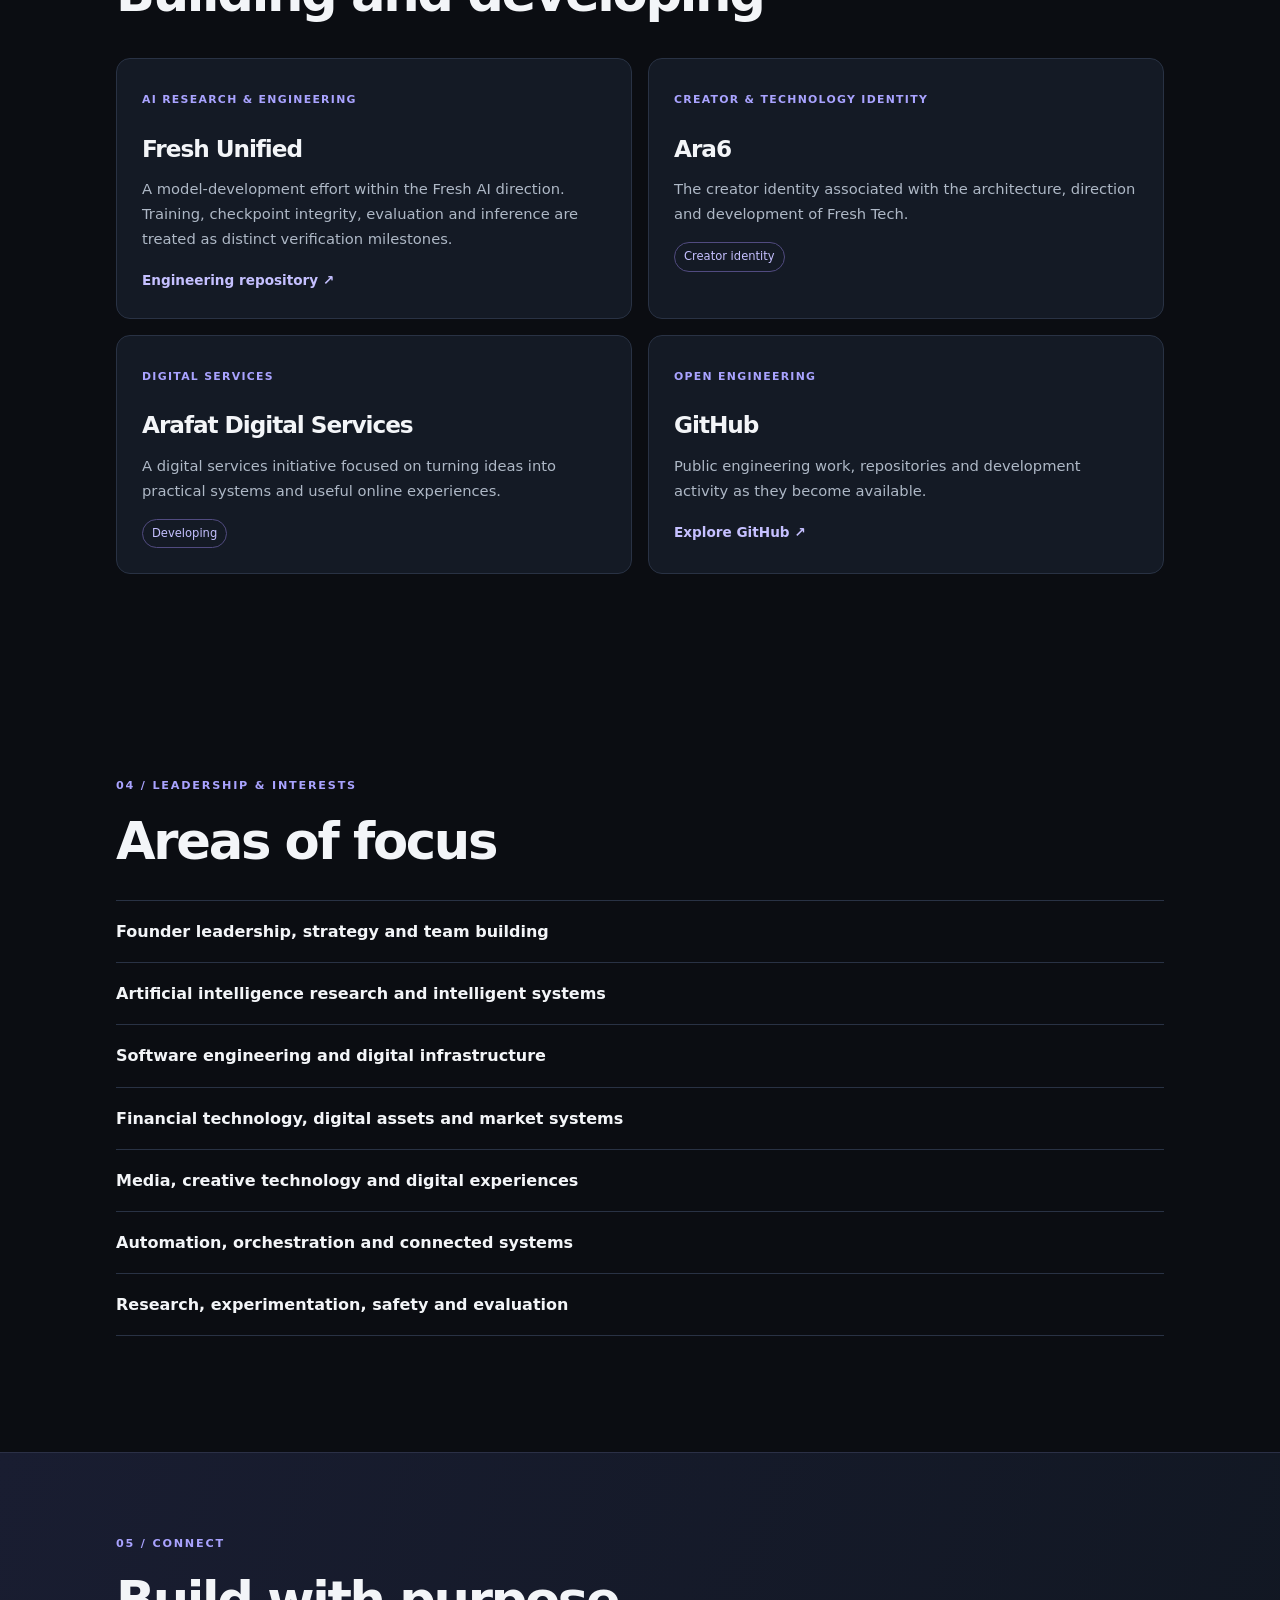
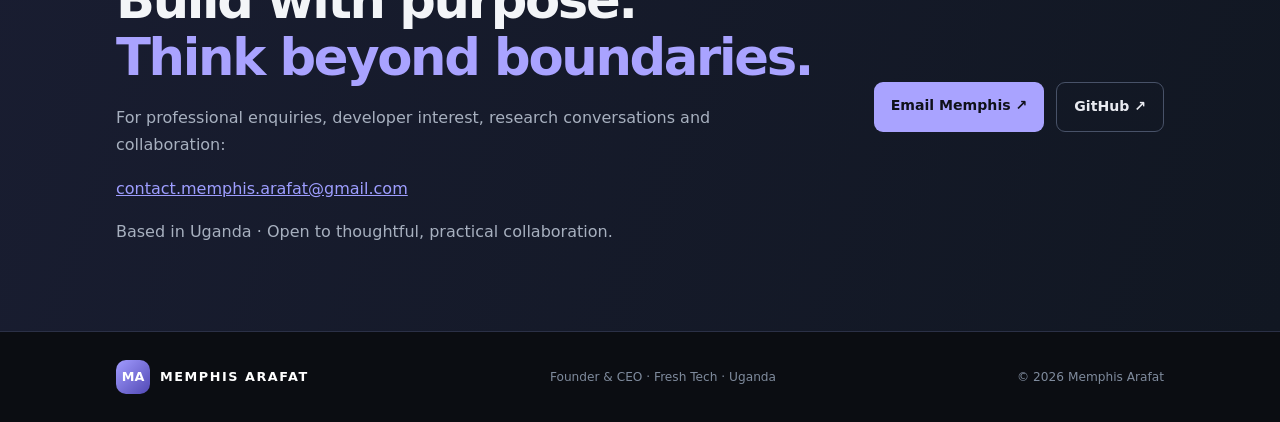
==== commit eb785f3b: "Bring the Fresh Tech tagline into the founder homepage" ====
--- a/index.html
+++ b/index.html
@@ -29,10 +29,10 @@
 <meta property="og:url" content="https://kanarafat54-boop.github.io/">
 </head>
 <body>
-<header class="header"><a class="brand" href="#home"><span class="mark">MA</span> MEMPHIS ARAFAT</a><nav><a href="#about">About</a><a href="#fresh-tech">Fresh Tech</a><a href="#work">Work</a><a href="#focus">Focus</a><a href="#contact">Connect</a></nav></header>
+<header class="header"><a class="brand" href="#home"><span class="mark">MA</span> MEMPHIS ARAFAT</a><nav><a href="#about">About</a><a href="fresh-tech/">Fresh Tech</a><a href="#work">Work</a><a href="#focus">Focus</a><a href="#contact">Connect</a></nav></header>
 <main>
 <section class="hero wrap" id="home">
-<div><p class="eyebrow">FOUNDER & CEO · FRESH TECH</p><h1>Building beyond conventional technology.<br><span>Thinking beyond today.</span></h1><p class="intro">I’m <strong>Memphis Arafat</strong>, Founder & CEO of Fresh Tech, building from Uganda with a global outlook. My work brings together technology products, engineering and long-term research ambitions across artificial intelligence, digital infrastructure, financial technology, media and automation.</p><div class="actions"><a class="button primary" href="#fresh-tech">Explore Fresh Tech ↗</a><a class="button secondary" href="https://github.com/kanarafat54-boop" target="_blank" rel="noopener">GitHub profile ↗</a></div><p class="location">Founder & CEO · Fresh Tech · Uganda</p></div>
+<div><p class="eyebrow">FOUNDER & CEO · FRESH TECH</p><h1>Building beyond conventional technology.<br><span>Thinking beyond today.</span></h1><p class="intro"><strong>Turn ideas into systems.</strong> I’m <strong>Memphis Arafat</strong>, Founder & CEO of Fresh Tech, building from Uganda with a global outlook. My work brings together technology products, engineering and long-term research ambitions across artificial intelligence, digital infrastructure, financial technology, media and automation.</p><div class="actions"><a class="button primary" href="fresh-tech/">Explore Fresh Tech ↗</a><a class="button secondary" href="https://github.com/kanarafat54-boop" target="_blank" rel="noopener">GitHub profile ↗</a></div><p class="location">Founder & CEO · Fresh Tech · Uganda</p></div>
 <aside class="profile"><div class="portrait">MA</div><p class="eyebrow">FOUNDER & CEO</p><h2>Memphis Arafat</h2><p class="muted">Fresh Tech<br>Technology · AI · Innovation</p><hr><p class="meta">Creator identity <b>Ara6</b></p><p class="meta">Current focus <b>Building Fresh Tech</b></p><p class="meta">Location <b>Uganda</b></p><small>Professional portrait will be added when supplied.</small></aside>
 </section>
 <section class="wrap about" id="about"><div><p class="eyebrow">01 / ABOUT</p><h2>Founder-led today.<br><span>Built for a wider future.</span></h2></div><div class="copy"><p>I’m building Fresh Tech as a broad technology initiative: a growing body of products, services, infrastructure and research that can work together while serving different needs. The ambition reaches beyond any single website, app or conventional platform.</p><p>The name Ara6 is associated with my creator and technology-building identity. Fresh Tech is the wider initiative; its individual products and research areas have their own purposes and development paths. I aim to build a capable team of developers, engineers, researchers and collaborators as the work grows.</p><p>I value evidence, practical experimentation, responsible development and transparent progress. I distinguish what is live today from what is being built, researched or envisioned.</p></div></section>
